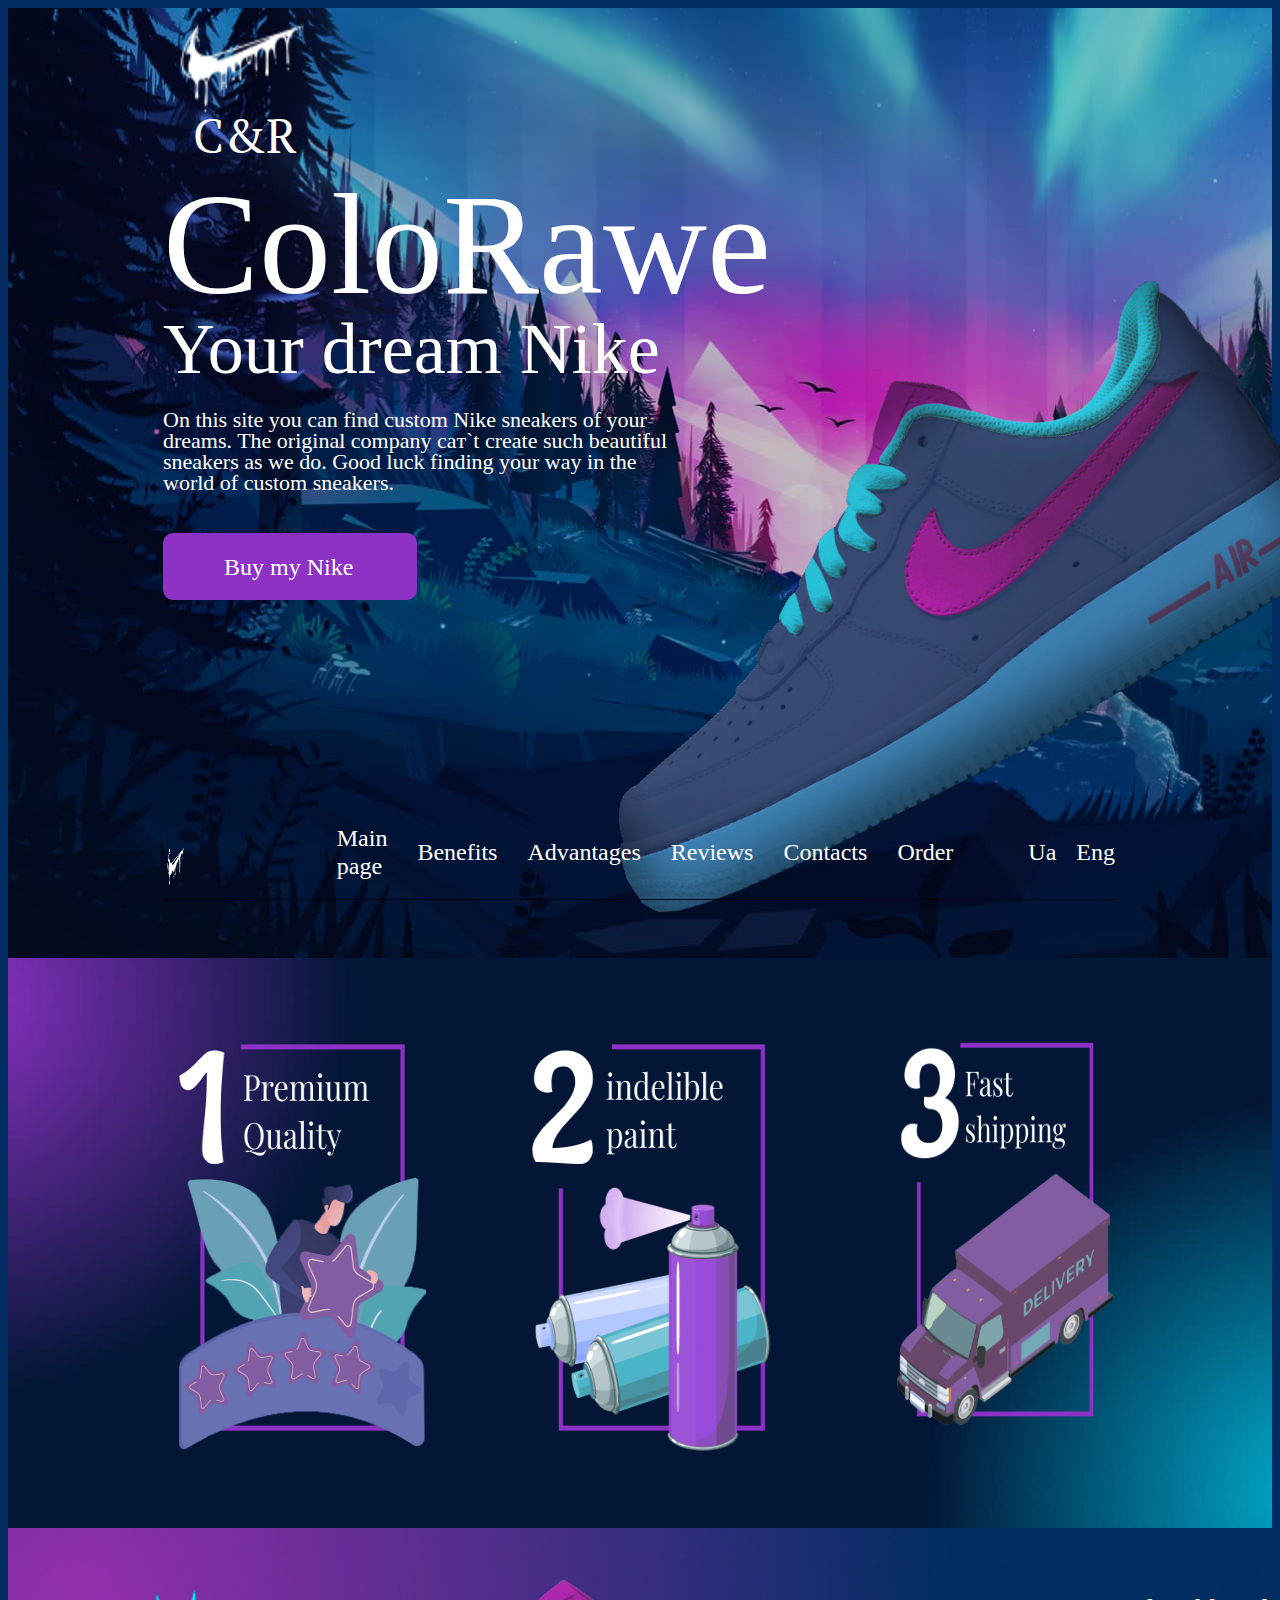
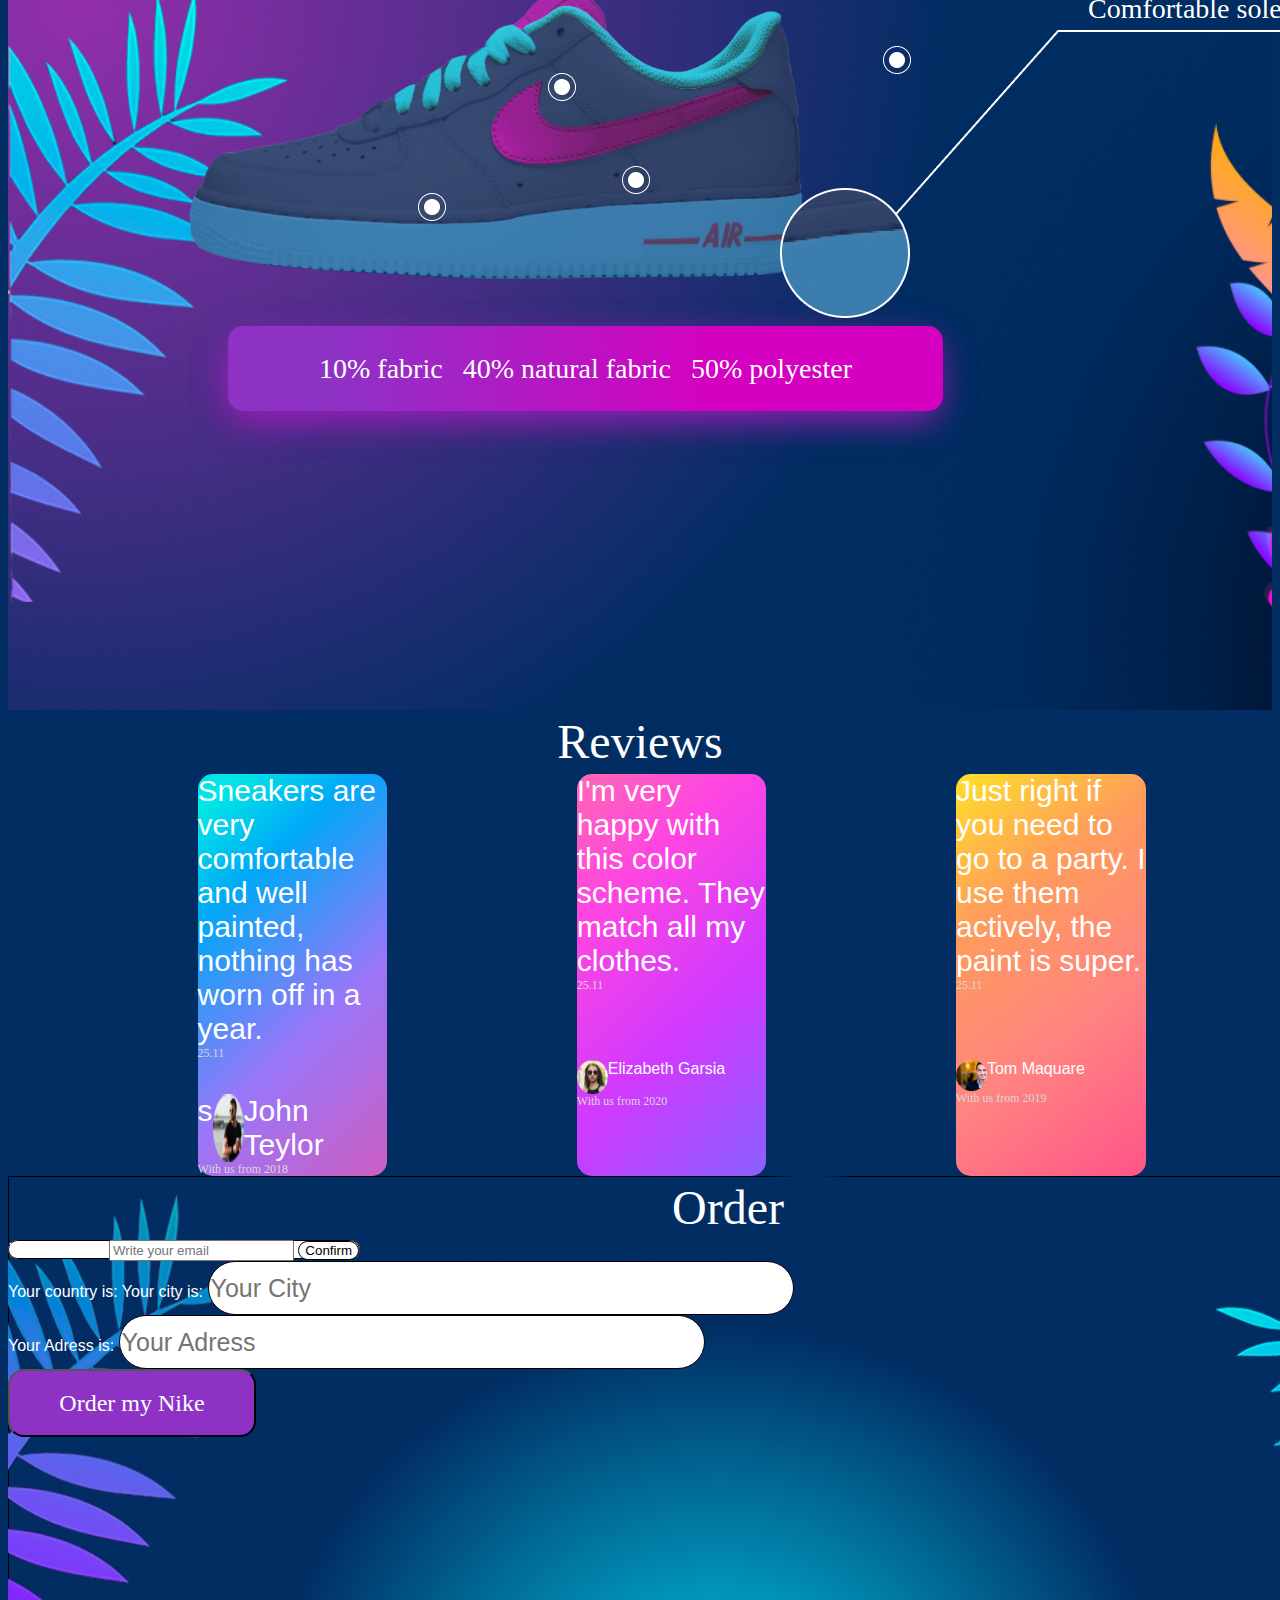
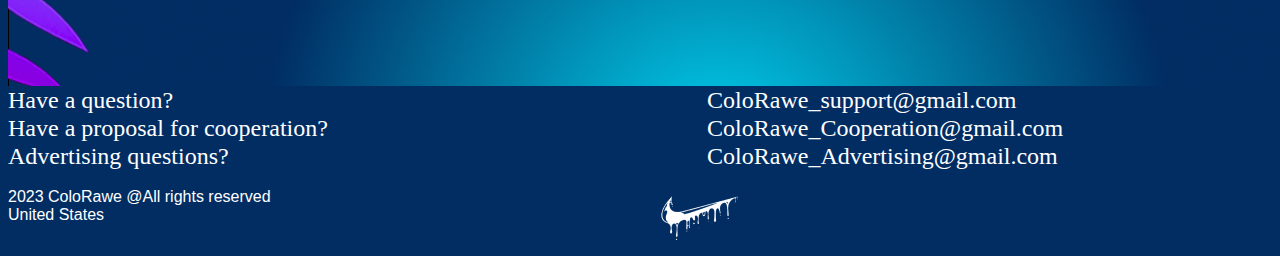
==== index.html @ c35b48c3 "maybe end!" ====
<!DOCTYPE html>
<html lang="en">

<head>
  <meta charset="UTF-8" />
  <meta http-equiv="X-UA-Compatible" content="IE=edge" />
  <meta name="viewport" content="width=device-width, initial-scale=1.0" />
  <link href="https://fonts.googleapis.com/css2?family=Montserrat&family=PT+Serif&display=swap" rel="stylesheet" />
  <link rel="stylesheet" href="https://cdnjs.cloudflare.com/ajax/libs/modern-normalize/1.1.0/modern-normalize.min.css"
    integrity="sha512-wpPYUAdjBVSE4KJnH1VR1HeZfpl1ub8YT/NKx4PuQ5NmX2tKuGu6U/JRp5y+Y8XG2tV+wKQpNHVUX03MfMFn9Q=="
    rossorigin="anonymous" referrerpolicy="no-referrer" />
  <style>
    header {}

    ul {
      list-style: none;
    }
  </style>
  <link rel="stylesheet" href="./style.css" />
  <title>Project lesson2</title>
  <!--     <link rel="favicon" href="./images/a.png" />
    <link rel="icon" href="./images/a.png" /> -->
  <link rel="apple-touch-icon" sizes="180x180" href="/apple-touch-icon.png">
  <link rel="icon" type="image/png" sizes="32x32" href="/favicon-32x32.png">
  <link rel="icon" sizes="16x16" href="/favicon-16x16.png">
  <link rel="manifest" href="/site.webmanifest">
  <link rel="icon" href="favicon-16x16">
</head>

<body>
  <header class="header">
    <div class="header-container">
      <nav class="nav">
        <a class="logo__link" href="./index.html">
          <img class="logo" src="./images/a.png" alt="логотип" />
        </a>

        <ul class="nav__list">
          <li class="nav__list--item">
            <a class="nav__list--link active__link" href=""> Main page</a>
          </li>
          <li class="nav__list--item">
            <a class="nav__list--link" href="">Benefits</a>
          </li>
          <li class="nav__list--item">
            <a class="nav__list--link" href="">Advantages</a>
          </li>
          <li class="nav__list--item">
            <a class="nav__list--link" href="">Reviews</a>
          </li>
          <li class="nav__list--item">
            <a class="nav__list--link" href="">Contacts</a>
          </li>
          <li class="nav__list--item">
            <a class="nav__list--link" href="">Order</a>
          </li>
        </ul>
      </nav>

      <ul class="language__list">
        <li class="language__list--item">
          <a class="language__list--link" href="">Ua</a>
        </li>
        <li class="language__list--item">
          <a class="language__list--link active__link" href="">Eng</a>
        </li>
      </ul>
    </div>
  </header>

  <main class="main">
    <section class="hero">
      <div class="hero__container">
        <h2 class="visually-hidden">Герой</h2>
        <img class="hero__logo" src="./images/a.png" alt="лого" />
        <p class="underlogo">С&R</p>
        <h1 class="hero__heading">ColoRawe</h1>
        <h3 class="hero__underHeading">Your dream Nike</h3>
        <p class="hero__text">
          On this site you can find custom Nike sneakers of your dreams. The
          original company caт`t create such beautiful sneakers as we do. Good
          luck finding your way in the world of custom sneakers.
        </p>
        <a class="hero__button" href=""><span class="hero__button--text">Buy my Nike</span></a>

        <img class="boots" src="./images/nike.png" alt="взуття Nike" />
      </div>
    </section>

    <section class="section-advances">
      <h2 class="visually-hidden">секція</h2>

      <ul class="img-list">
        <li class="list-item">
          <img class="imgg" src="./images/adventure/Premium-quality.png" alt="" />
        </li>
        <li class="list-item">
          <img class="imgg" src="./images/adventure/Paint.png" alt="" />
        </li>
        <li class="list-item">
          <img class="imgg" src="./images/adventure/bus.png" alt="" />
        </li>
      </ul>
    </section>

    <section class="nike">
      <div class="nike-box">
        <h2 class="visually-hidden">секція</h2>
        <img class="main-img" src="./images/Nilet.png" alt="" />
        <img class="first-img" src="./images/adventure/elipse.png" alt="" />
        <img class="eclipse2" src="./images/adventure/elipse.png" alt="" />
        <img class="eclipse3" src="./images/adventure/elipse.png" alt="" />
        <img class="eclipse4" src="./images/adventure/elipse.png" alt="" />
        <img class="eclipse5" src="./images/adventure/bigElipse.png" alt="" />
        <img class="broom" src="./images/broom.png" alt="" />
        <span class="nike-text">Comfortable sole</span>

        <ul class="material-list">
          <li class="material--list__item">10% fabric</li>
          <li class="material--list__item">40% natural fabric</li>
          <li class="material--list__item">50% polyester</li>
        </ul>
      </div>
    </section>
    <section>
      <h2
        style="font-family: 'Playfair Display';font-style: normal;font-weight: 400;font-size: 48px;line-height: 64px;text-align: center;color: #FFFFFF;">
        Reviews</h2>
      <ul style="display: flex;">
        <li
          style="background: linear-gradient(136.55deg, #00E5E6 7.29%, #00A8F7 26.04%, #9A76F9 62.5%, #CC5EC2 100%); border-radius: 15px;width: 15%; margin-left: 15%; font-size: 30px;">
          <p>
            Sneakers are very comfortable and well painted, nothing has worn
            off in a year.
          </p>
          <p
            style="font-family: 'Roboto';font-style: normal;font-weight: 400; font-size: 12px;line-height: 14px;color: #D8D8D8;">
            25.11</p> <br />
          <div class="acount_first" style="display: flex;">s <img src="./images/reviews/john.png" alt="" />
            <p>John Teylor</p> <br />
          </div>
          <p
            style="font-family: 'Roboto';font-style: normal;font-weight: 400; font-size: 12px;line-height: 14px;color: #D8D8D8;">
            With us from 2018</p>
        </li>
        <li style="background: linear-gradient(136.55deg, #FF68B4 0%, #FF45E1 26.04%, #CE3AFF 62.84%, #8961FF 100%);
        border-radius: 15px;width: 15%; margin-left: 15%; font-size: 30px;">
          <p>
            I'm very happy with this color scheme. They match all my clothes.
          </p>
          <p
            style="font-family: 'Roboto';font-style: normal;font-weight: 400; font-size: 12px;line-height: 14px;color: #D8D8D8;">
            25.11</p>
          <br>
          <br />
          <div style="display: flex;">
            <img src="./images/reviews/Elizabeth.png" alt="" />
            <p style="font-size: medium;">Elizabeth Garsia</p>
            <br />
          </div>
          <p
            style="font-family: 'Roboto';font-style: normal;font-weight: 400; font-size: 12px;line-height: 14px;color: #D8D8D8; display: block;">
            With us from 2020</p>
        </li>
        <li style="background: linear-gradient(142.67deg, #FFE128 0%, #FF9B5C 30.21%, #FF8381 63.29%, #FF5489 100%);
        border-radius: 15px;width: 15%; margin-left: 15%; font-size: 30px;">
          <p>
            Just right if you need to go to a party. I use them actively, the
            paint is super.
          </p>
          <p
            style="font-family: 'Roboto';font-style: normal;font-weight: 400; font-size: 12px;line-height: 14px;color: #D8D8D8;">
            25.11</p>
          <br />
          <br />
          <div style="display: flex;">
            <img src="./images/reviews/Tom.png" alt="" />
            <p style="font-size: medium;">Tom Maquare</p>
          </div>
          <p
            style="font-family: 'Roboto';font-style: normal;font-weight: 400; font-size: 12px;line-height: 14px;color: #D8D8D8;">
            With us from 2019</p>
        </li>
      </ul>
    </section>

    <section style="background: url(./images/order-back.png); width: 1440px;  height: 510px;">
      <h2
        style="text-align: center; font-family: 'Playfair Display';    font-style: normal;    font-weight: 400;    font-size: 48px;    line-height: 64px;">
        Order</h2>
      <form>
        <span style="background: #FFFFFF;    border: 1px solid #000000;border-radius: 50px;">
          <label for="input">Your email is:</label>
          <input class="inpu" id="input" type="text" placeholder="Write your email" />
          <button style="background: #FFFFFF;    border: 1px solid #000000;border-radius: 50px;">
            <p class="button-confirm_down1!">Confirm</p>
          </button>
        </span>

        <!--  -->
        <br>
        <label for="input1">Your country is:</label>

        <label for="input2">Your city is:</label>
        <input type="text" id="input2" placeholder="Your City" style="background: #FFFFFF;
        border: 1px solid #000000;
        border-radius: 50px;width: 580px;
    height: 50px;font-size: 25px;" /> <br>
        <label for="input3">Your Adress is:</label>
        <input type="text" style="background: #FFFFFF;
        border: 1px solid #000000;
        border-radius: 50px;width: 580px;font-size: 25px;
    height: 50px;" id="input3" placeholder="Your Adress" /> <br>
        <button style="background: #8E32C6;border-radius: 16px; font-size: 25px; width: 248px;    height: 68px;">
          <p
            style="font-family: 'Roboto';font-style: normal;font-weight: 400;font-size: 24px;line-height: 28px;color: #FFFFFF;">
            Order my Nike</p>
        </button>
      </form>

      <!--         <div class="switch__container">
          <input
            id="switch-shadow"
            class="switch switch--shadow"
            type="checkbox"
          />
          <label for="switch-shadow"></label>
        </div>

        <svg>
          <use href="./images/nike#instagram"></use>
        </svg> -->
    </section>
  </main>
  <footer>
    <section>
      <div class="firstOfFooter" id="firstOfFooter" style="display: flex;">
        <ul>
          <li
            style="font-family: 'Roboto';font-style: normal;font-weight: 400;font-size: 24px;line-height: 28px;color: #FFFFFF;">
            <a href="">Have a question?</a>
          </li>
          <li
            style="font-family: 'Roboto';font-style: normal;font-weight: 400;font-size: 24px;line-height: 28px;color: #FFFFFF;">
            <a href="">Have a proposal for cooperation?</a>
          </li>
          <li
            style="font-family: 'Roboto';font-style: normal;font-weight: 400;font-size: 24px;line-height: 28px;color: #FFFFFF;">
            <a href="">Advertising questions?</a>
          </li>
        </ul>
        <ul style="margin-left: 30%;">
          <li
            style="font-family: 'Roboto';font-style: normal;font-weight: 400;font-size: 24px;line-height: 28px;color: #FFFFFF;">
            <a href="">ColoRawe_support@gmail.com</a>
          </li>
          <li
            style="font-family: 'Roboto';font-style: normal;font-weight: 400;font-size: 24px;line-height: 28px;color: #FFFFFF;">
            <a href="">ColoRawe_Cooperation@gmail.com</a>
          </li>
          <li
            style="font-family: 'Roboto';font-style: normal;font-weight: 400;font-size: 24px;line-height: 28px;color: #FFFFFF;">
            <a href="">ColoRawe_Advertising@gmail.com</a>
          </li>
        </ul>
        <style>
          a {
            color: #FFFFFF;
          }

          a:visited {
            color: #FFFFFF;
          }

          a:focus {
            color: #FFFFFF;
          }

          a:hover {
            color: #FFFFFF;
          }
        </style>
      </div> <br />
      <div class="secondOfFooter" id="secondOfFooter" style="display: flex;">
        <div>
          <p>2023 ColoRawe @All rights reserved</p>
          <p>United States</p>
        </div>
        <div style="margin-left: 30%;"><img src="./images/a.png" alt=""></div>
      </div>
    </section>
  </footer>
  <!-- <div class="backdrop is-hidden">
    <div class="modal">
      <button class="modal-close">x</button>
      <form>
        <label class="form-label">
          <span class="label-text">Ім’я</span>
          <input class="form-input" type="text" />
        </label>
        <label class="form-label">
          <span class="label-text">Email</span>
          <input class="form-input" type="text" />
        </label>
      </form>
    </div>
  </div>

  </div>
  <style>
    .backdrop{position:fixed;top:0;left:0;width:100%;height:100%;background-color:white;}
    .is-hidden{visibility:hidden;opacity:0;pointer-events:none;}
    .modal{position:absolute;top:50%;       left: 50%; transform: translate(-50% -50%);}
  </style> -->
</body>

</html>
---- style.css ----
:root {--text-color: #ffffff;--unActive-color: #c7c7c7;--accent-color: #8e32c6;--background-color: #012d63;--background: #dcdcdc;}
/* reset */
body {font-family: Roboto, sans-serif, Raleway;  box-sizing: border-box;background-color: var(--background-color);color: var(--text-color);}
p,h1,h2,h3{margin: 0;padding: 0;}
ul,ol {margin: 0;padding: 0;list-style: none;}
a {text-decoration: none;}
a:hover {cursor: pointer;transition: opacity 0.3;}
img {display: block;max-width: 100%;height: auto;}
/* common */
.visually-hidden {position: absolute;width: 1px;height: 1px;margin: -1px;border: 0;padding: 0;white-space: nowrap;clip-path: inset(100%);  clip: rect(0 0 0 0);  overflow: hidden;}
/* header */
.header {position: absolute;bottom: 0;right: 0;z-index: 1;margin-right: 165px;margin-left: 165px;border-bottom: 1px solid #000000;}
.header-container {  display: flex;}
.nav {  display: flex;}
.logo__link {display: block;margin-top: 35px;margin-right: 150px;}
.logo {  width: 100px;  height: 60px;}
.nav__list {  display: flex;  align-items: center;  margin-right: 75px;}
.nav__list--item:not(:last-child) {margin-right: 30px;}
.nav__list--link {font-family: "Roboto";font-style: normal;font-weight: 300;font-size: 24px;line-height: 28px;color: #c7c7c7;}
.language__list {display: flex;align-items: center;}
.language__list--item:not(:last-child) {margin-right: 20px;}
.language__list--link {font-family: "Roboto";font-style: normal;font-weight: 300;font-size: 24px;line-height: 28px;color: #c7c7c7;}
.active__link {  color: #ffffff;}
/*  ------------------------------------------- Section HERO -----------------------------------*/
.hero {height: 950px;position: relative;background-image: url(./images/hero/hero-back-opt.jpg);background-repeat: no-repeat;background-position: center;background-size: cover;}
.hero__container {  margin-left: 155px;  margin-right: 645px;}
.hero__logo { width: 160px;height: 120px;}
.underlogo {width: 178px;height: 86px;margin-top: -25px;margin-left: 30px;font-family: "PT Serif";font-style: normal;font-weight: 400;font-size: 48px;line-height: 64px;color: #ffffff;}
.hero__heading {width: 640px;margin-top: -40px;font-family: "Playfair Display";font-style: normal;font-weight: 400;  font-size: 144px;  line-height: 192px;  color: #ffffff;}
.hero__underHeading {width: 540px;margin-top: -40px;margin-bottom: 12px;font-family: "Playfair Display";font-style: normal;font-weight: 400;font-size: 72px;line-height: 96px;color: #ffffff;}
.hero__text {width: 508px;margin-bottom: 40px;font-family: "Roboto";font-style: normal;font-weight: 400;font-size: 22px;line-height: 21px;color: #ffffff;}
.hero__button {display: flex;justify-content: center;align-items: center;width: 254px;height: 67px;border-radius: 10px;  background-color: var(--accent-color);}
.hero__button--text {width: 132px;font-family: "Roboto";font-style: normal;font-weight: 400;font-size: 24px;line-height: 28px;color: #ffffff;}
.boots {position: absolute;left: 441px;top: 200px;}
/* ----------------------------------------- section-advances ------------------------------------*/
.section-advances {background-image: url(./images/adventure/bcg.jpg);background-repeat: no-repeat;background-position: center;background-size: cover;padding-top: 40px;padding-bottom: 60px;}
.img-list {display: flex;align-items: center;justify-content: center;margin-left: 165px;margin-right: 140px;}
.imgg {width: 300px;height: 470px;}
.list-item:not(:last-child) {margin-right: 100px;}
/*  section-nike*/
.nike {height: 665px;padding-bottom: 72px;padding-top: 45px;background-image: url(./images/bcg.jpg);  background-repeat: no-repeat;  background-size: cover;}
.nike-box {margin-left: 160px;margin-right: 450px;margin-bottom: 80px;position: relative;}
.main-img {margin-bottom: 40px;}
.first-img {position: absolute;left: 380px;top: 100px;}
.eclipse2 {  position: absolute;  left: 250px;  top: 220px;}
.eclipse3 {position: absolute;left: 454px;top: 193px;}
.eclipse4 {position: absolute;left: 715px;top: 73px;}
.eclipse5 {position: absolute;left: 612px;  top: 215px;}
.broom {position: absolute;left: 727px;top: 57px;}
.nike-text {position: absolute;width: 215px;height: 40px;left: 920px;top: 17px;font-family: "Playfair Display";font-style: normal;font-weight: 400;font-size: 28px;line-height: 37px;color: #ffffff;}
.material-list {display: flex;justify-content: center;align-items: center;margin-left: 60px;width: 715px; height: 85px;  -webkit-box-shadow: -2px 10px 36px -6px rgba(142, 50, 198, 0.6),-2px 13px 36px -6px rgba(214, 0, 192, 0.6);-moz-box-shadow: -2px 10px 36px -6px rgba(142, 50, 198, 0.6),-2px 13px 36px -6px rgba(214, 0, 192, 0.6);box-shadow: -2px 10px 36px -6px rgba(142, 50, 198, 0.6),-2px 13px 36px -6px rgba(214, 0, 192, 0.6); background: linear-gradient(91.33deg, #8e32c6 15.44%, #d600c0 69.67%);border-radius: 15px;}
.material--list__item {font-family: "Roboto";font-style: normal;font-weight: 400;font-size: 28px;line-height: 33px;color: #ffffff;}
.material--list__item:not(:last-child) {margin-right: 20px;}
/* ios_switch */
.email--input {  padding-left: 5px;}
.switch__container {  margin: 30px auto;  width: 120px;}
.switch {visibility: hidden;position: absolute;margin-left: -9999px;}
.switch + label {  display: block;  position: relative;  cursor: pointer;  outline: none;  user-select: none;  border: 1px solid #ffffff;}
.switch--shadow + label {padding: 2px;width: 120px;height: 60px;border-radius: 60px;}
.switch--shadow + label:before,
.switch--shadow + label:after {display: block;position: absolute;top: 9px;left: 10px;bottom: 6px;content: "";}
.switch--shadow + label:before {right: 1px;opacity: 0;border-radius: 60px;transition: background 0.4s;}
.switch--shadow + label:after {width: 40px;height: 37px;background-color: #fff;border-radius: 50%;box-shadow: 0 2px 5px rgb(0 0 0 / 30%);transition: all 0.4s;}
.switch--shadow:checked + label:before {background-color: #8ce196;}
.switch--shadow:checked + label:after {transform: translateX(60px);}
.li:hover, .nav__list--link:hover {color: #ffff}
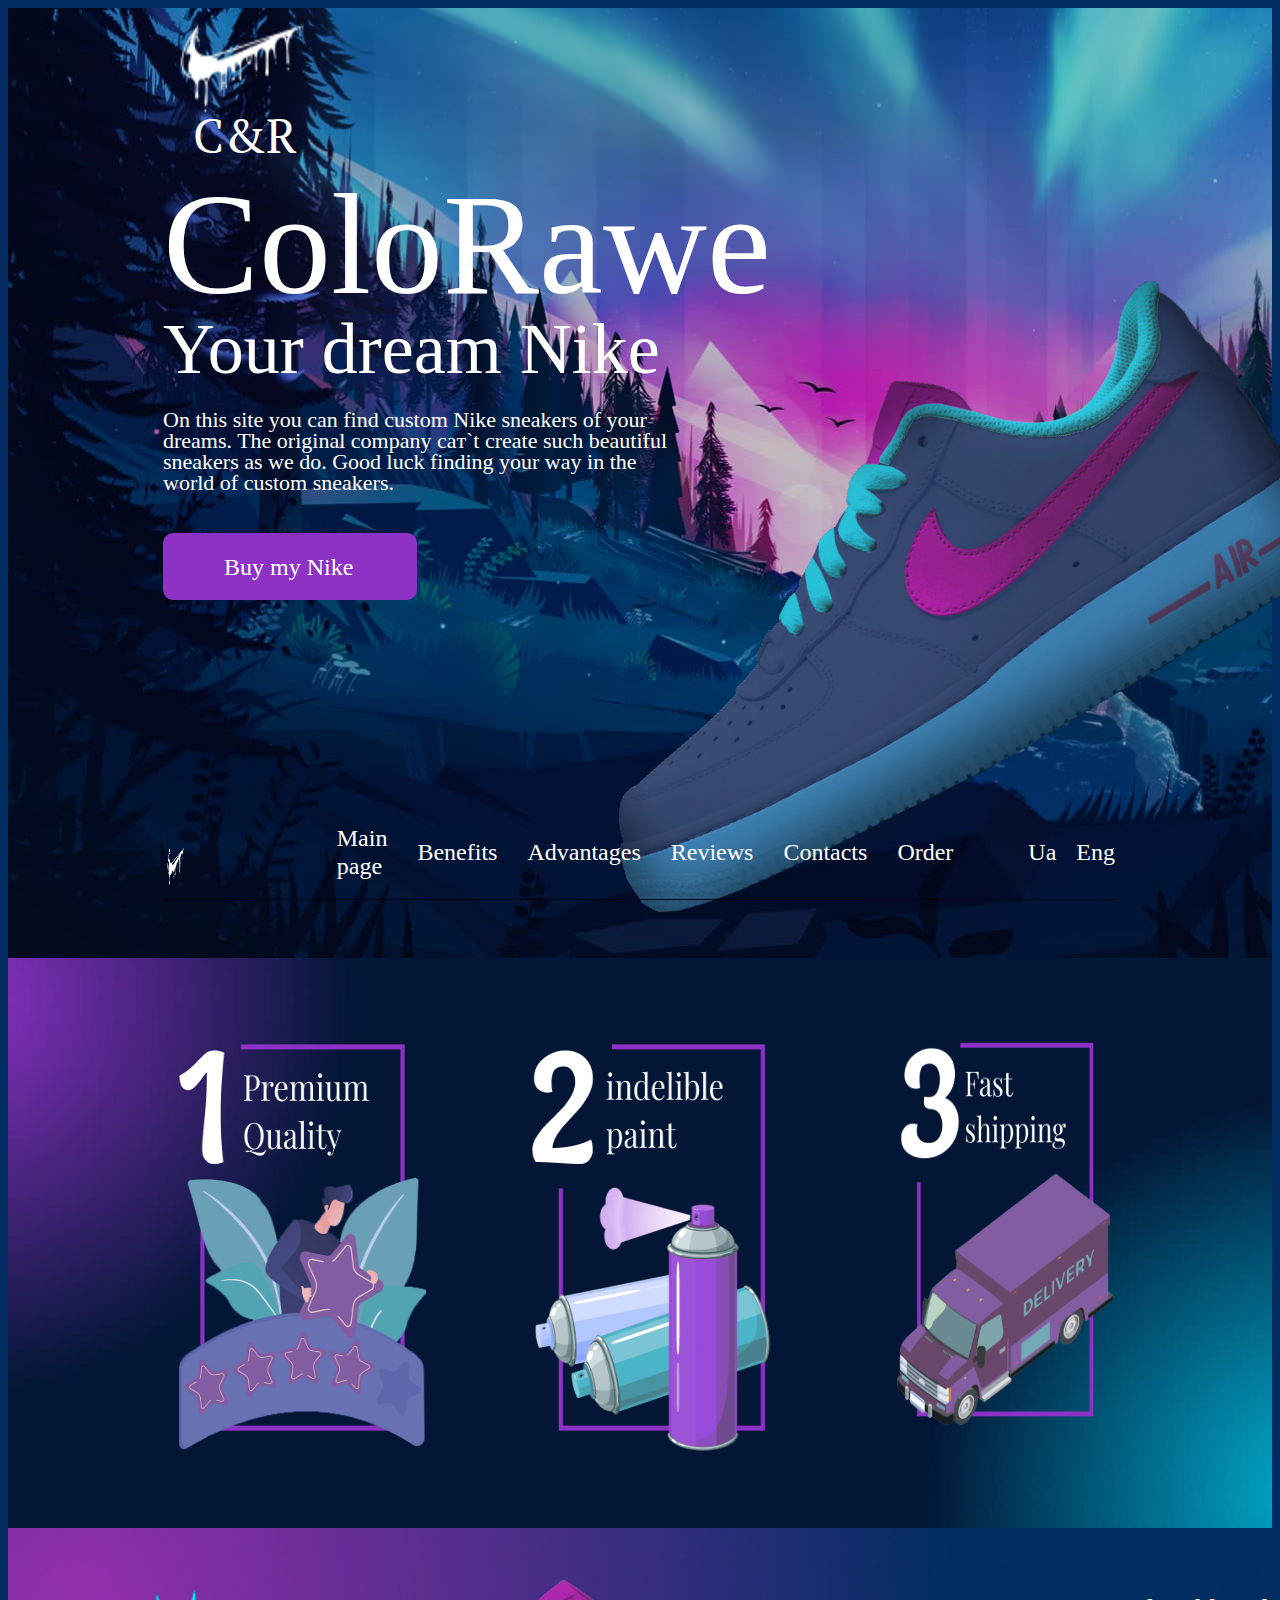
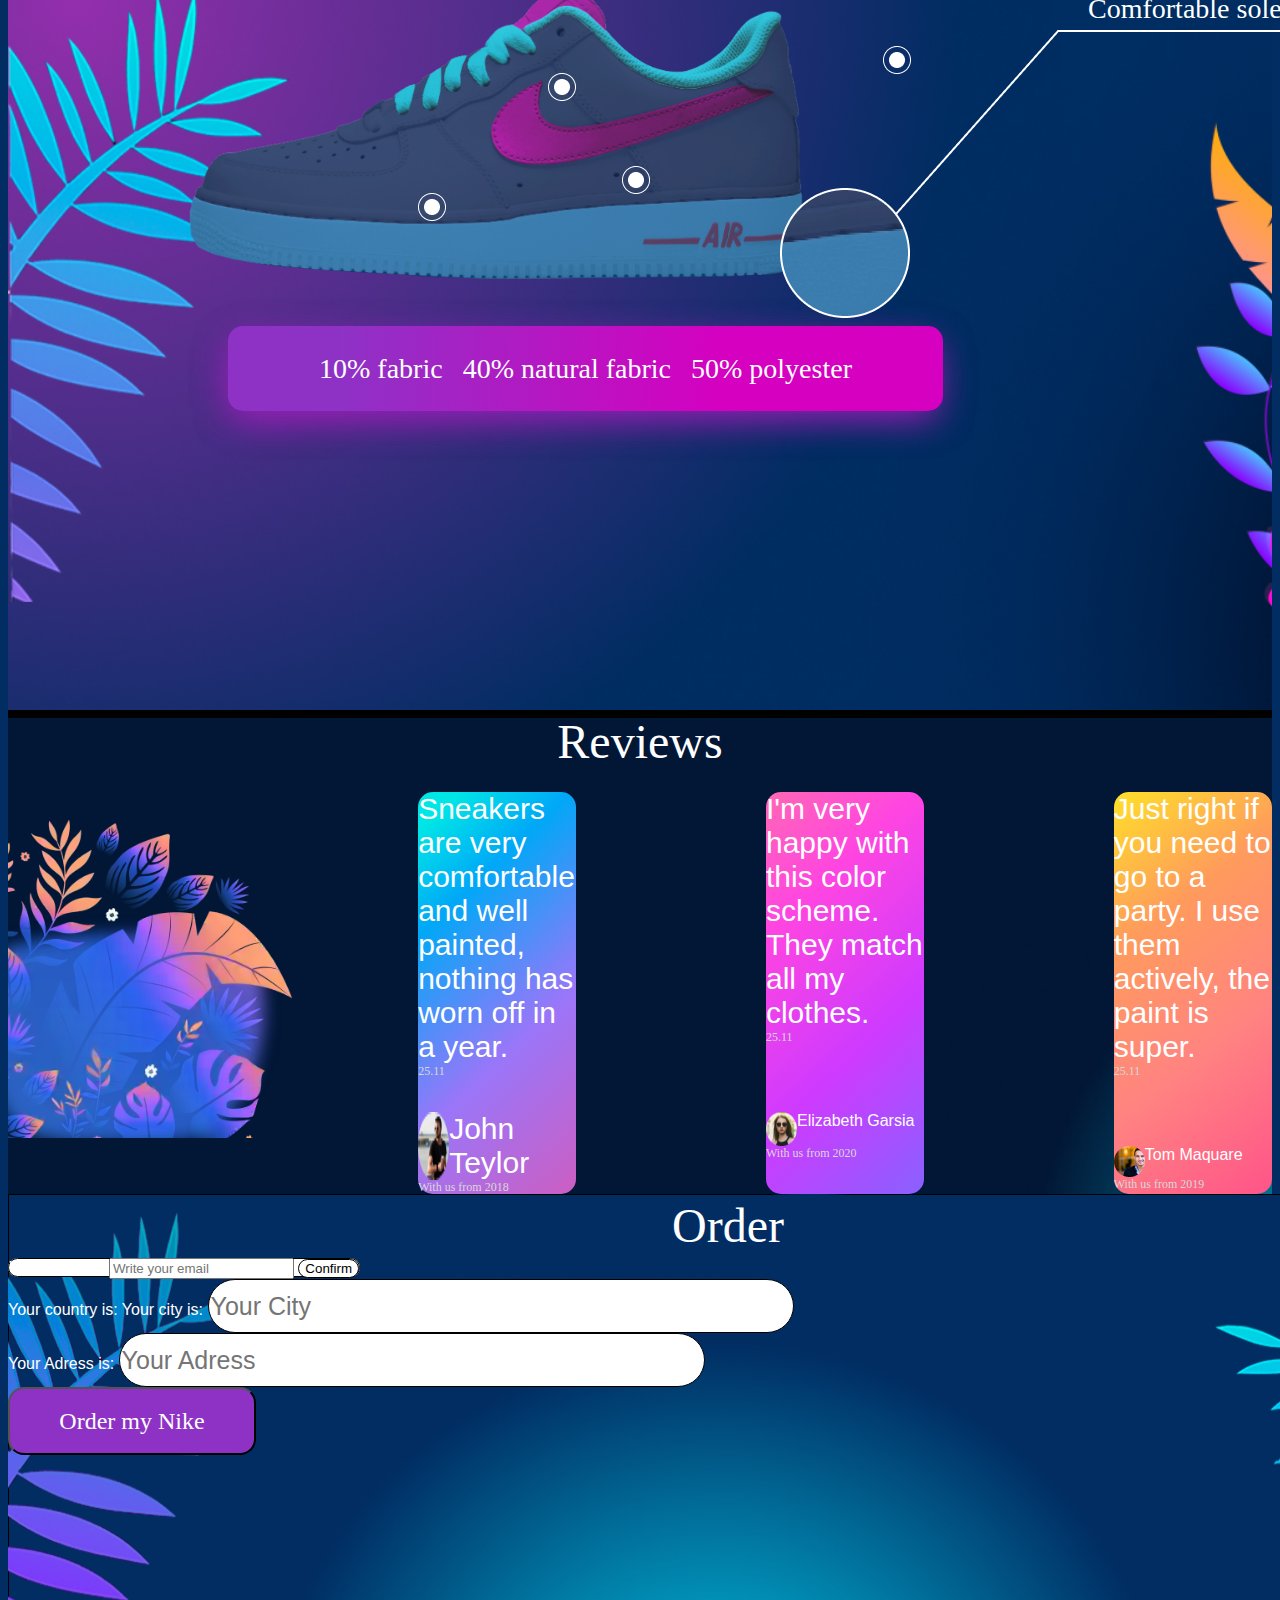
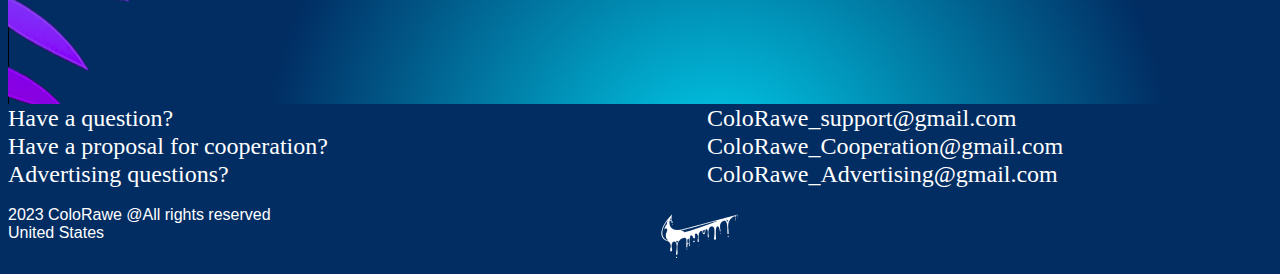
==== commit fd02b32d: "=)" ====
--- a/index.html
+++ b/index.html
@@ -122,13 +122,15 @@
         </ul>
       </div>
     </section>
-    <section>
+    <section style="background: url(./images/reviews/background.jpg);">
       <h2
         style="font-family: 'Playfair Display';font-style: normal;font-weight: 400;font-size: 48px;line-height: 64px;text-align: center;color: #FFFFFF;">
         Reviews</h2>
+      <br/>
       <ul style="display: flex;">
+        <li>      <img src="./images/reviews/цветы 2 1.webp" alt="" style="display: inline;margin: 0;margin-top: 10%;"></li>
         <li
-          style="background: linear-gradient(136.55deg, #00E5E6 7.29%, #00A8F7 26.04%, #9A76F9 62.5%, #CC5EC2 100%); border-radius: 15px;width: 15%; margin-left: 15%; font-size: 30px;">
+          style="background: linear-gradient(136.55deg, #00E5E6 7.29%, #00A8F7 26.04%, #9A76F9 62.5%, #CC5EC2 100%); border-radius: 15px;width: 15%; margin-left: 10%; font-size: 30px;">
           <p>
             Sneakers are very comfortable and well painted, nothing has worn
             off in a year.
@@ -136,7 +138,7 @@
           <p
             style="font-family: 'Roboto';font-style: normal;font-weight: 400; font-size: 12px;line-height: 14px;color: #D8D8D8;">
             25.11</p> <br />
-          <div class="acount_first" style="display: flex;">s <img src="./images/reviews/john.png" alt="" />
+          <div class="acount_first" style="display: flex;"> <img src="./images/reviews/john.png" alt="" />
             <p>John Teylor</p> <br />
           </div>
           <p
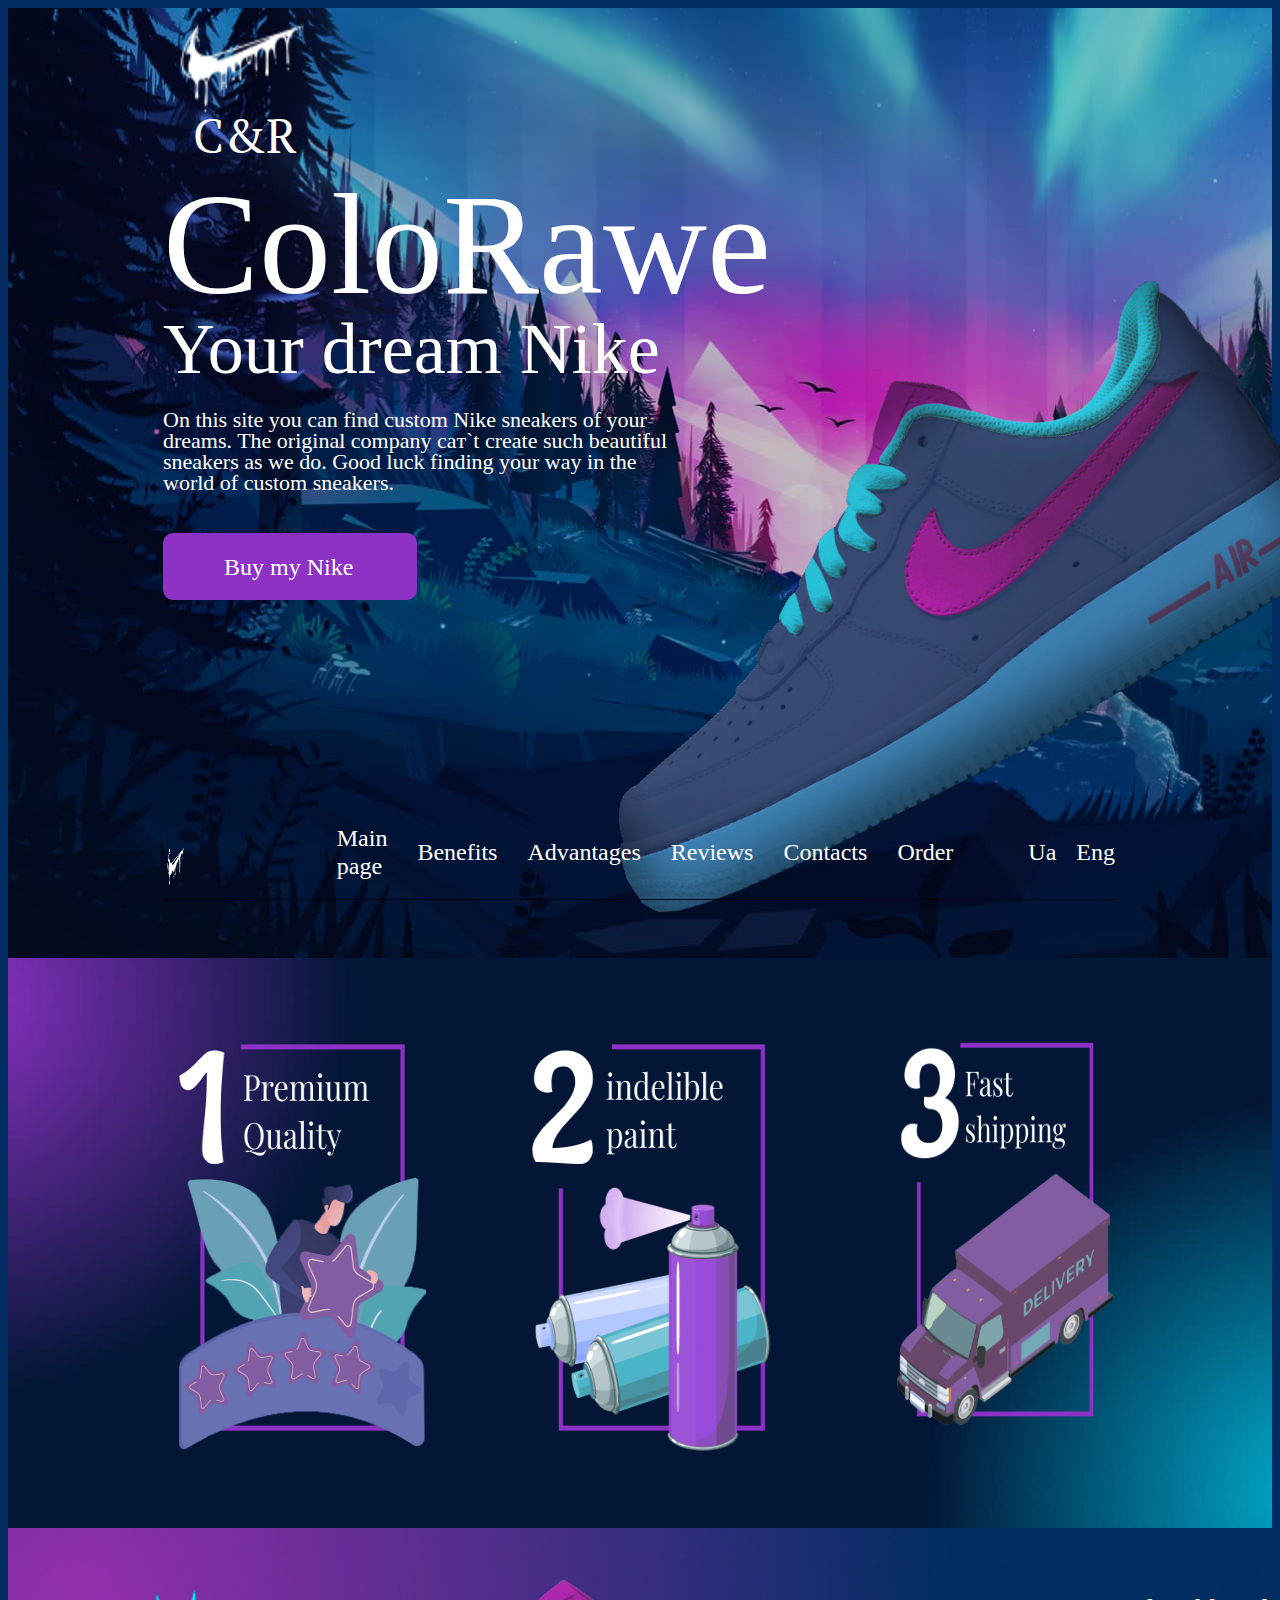
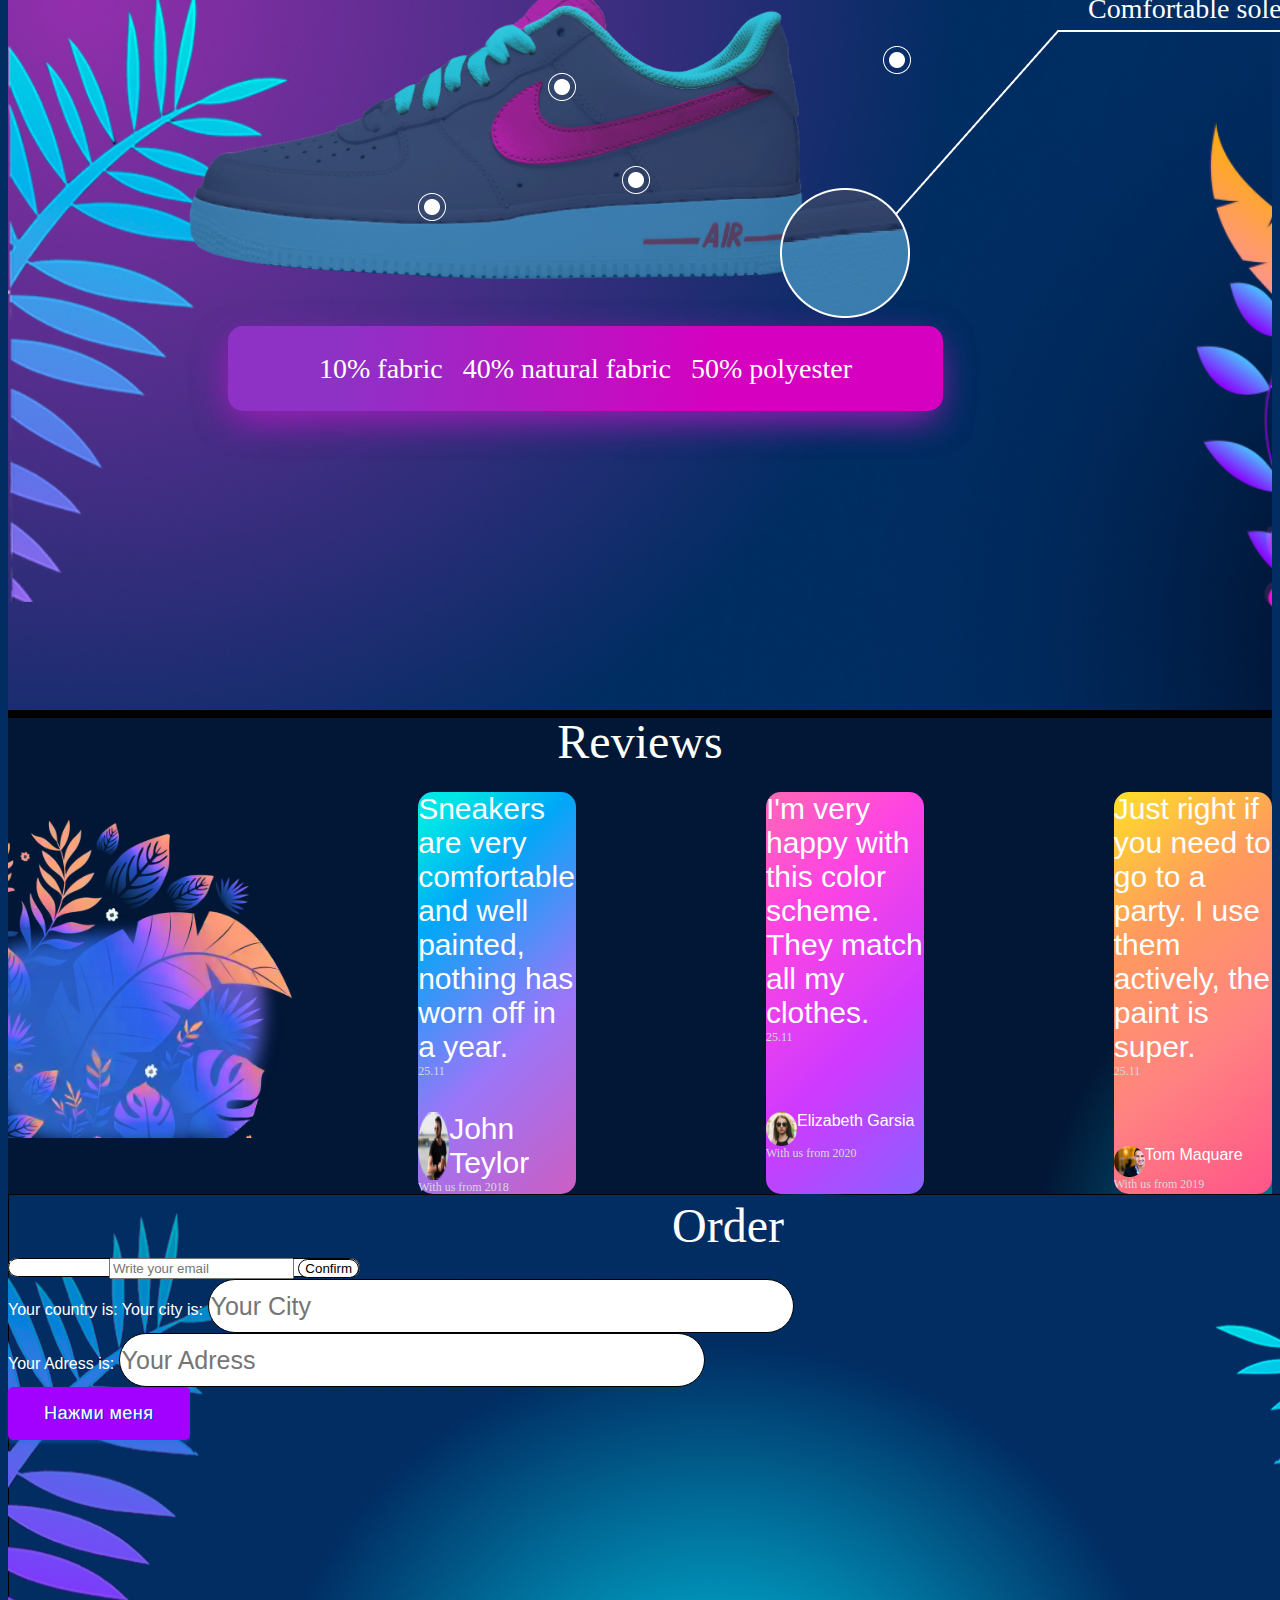
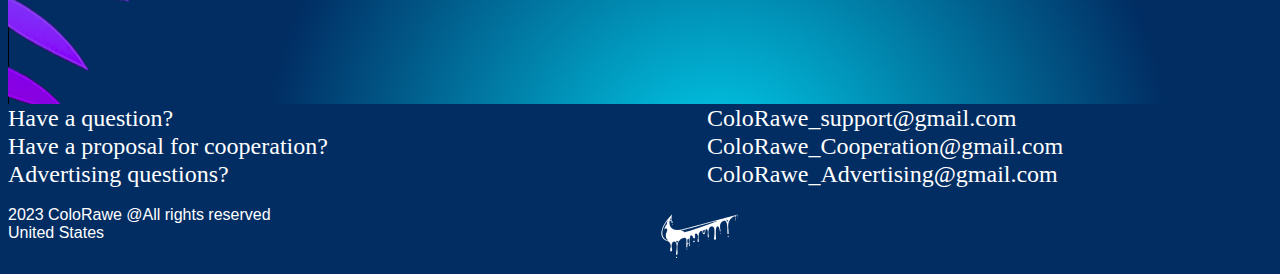
==== commit be55d491: "Update index.html" ====
--- a/index.html
+++ b/index.html
@@ -17,9 +17,7 @@
     }
   </style>
   <link rel="stylesheet" href="./style.css" />
-  <title>Project lesson2</title>
-  <!--     <link rel="favicon" href="./images/a.png" />
-    <link rel="icon" href="./images/a.png" /> -->
+  <title>ColoRawe</title>
   <link rel="apple-touch-icon" sizes="180x180" href="/apple-touch-icon.png">
   <link rel="icon" type="image/png" sizes="32x32" href="/favicon-32x32.png">
   <link rel="icon" sizes="16x16" href="/favicon-16x16.png">
@@ -126,9 +124,9 @@
       <h2
         style="font-family: 'Playfair Display';font-style: normal;font-weight: 400;font-size: 48px;line-height: 64px;text-align: center;color: #FFFFFF;">
         Reviews</h2>
-      <br/>
+      <br />
       <ul style="display: flex;">
-        <li>      <img src="./images/reviews/цветы 2 1.webp" alt="" style="display: inline;margin: 0;margin-top: 10%;"></li>
+        <li> <img src="./images/reviews/цветы 2 1.webp" alt="" style="display: inline;margin: 0;margin-top: 10%;"></li>
         <li
           style="background: linear-gradient(136.55deg, #00E5E6 7.29%, #00A8F7 26.04%, #9A76F9 62.5%, #CC5EC2 100%); border-radius: 15px;width: 15%; margin-left: 10%; font-size: 30px;">
           <p>
@@ -213,11 +211,26 @@
         border: 1px solid #000000;
         border-radius: 50px;width: 580px;font-size: 25px;
     height: 50px;" id="input3" placeholder="Your Adress" /> <br>
-        <button style="background: #8E32C6;border-radius: 16px; font-size: 25px; width: 248px;    height: 68px;">
-          <p
-            style="font-family: 'Roboto';font-style: normal;font-weight: 400;font-size: 24px;line-height: 28px;color: #FFFFFF;">
-            Order my Nike</p>
-        </button>
+        <button class="hyper-realistic-button" style="  background: #a200ff;
+border: none;
+border-radius: 5px;
+color: white;
+font-family: Arial;
+font-size: 18px;
+letter-spacing: 0.5px;
+padding: 16px 36px;
+text-align: center;
+text-shadow: 1px 1px #0052cc;
+transition: all 0.3s ease;
+box-shadow: 0 3px 3px rgba(26, 115, 232, 0.3);
+">Нажми меня</button>
+        <style>
+          /* Стили для эффекта нажатия */
+          .hyper-realistic-button:active {
+            box-shadow: none;
+            transform: translateY(3px);
+          }
+        </style>
       </form>
 
       <!--         <div class="switch__container">
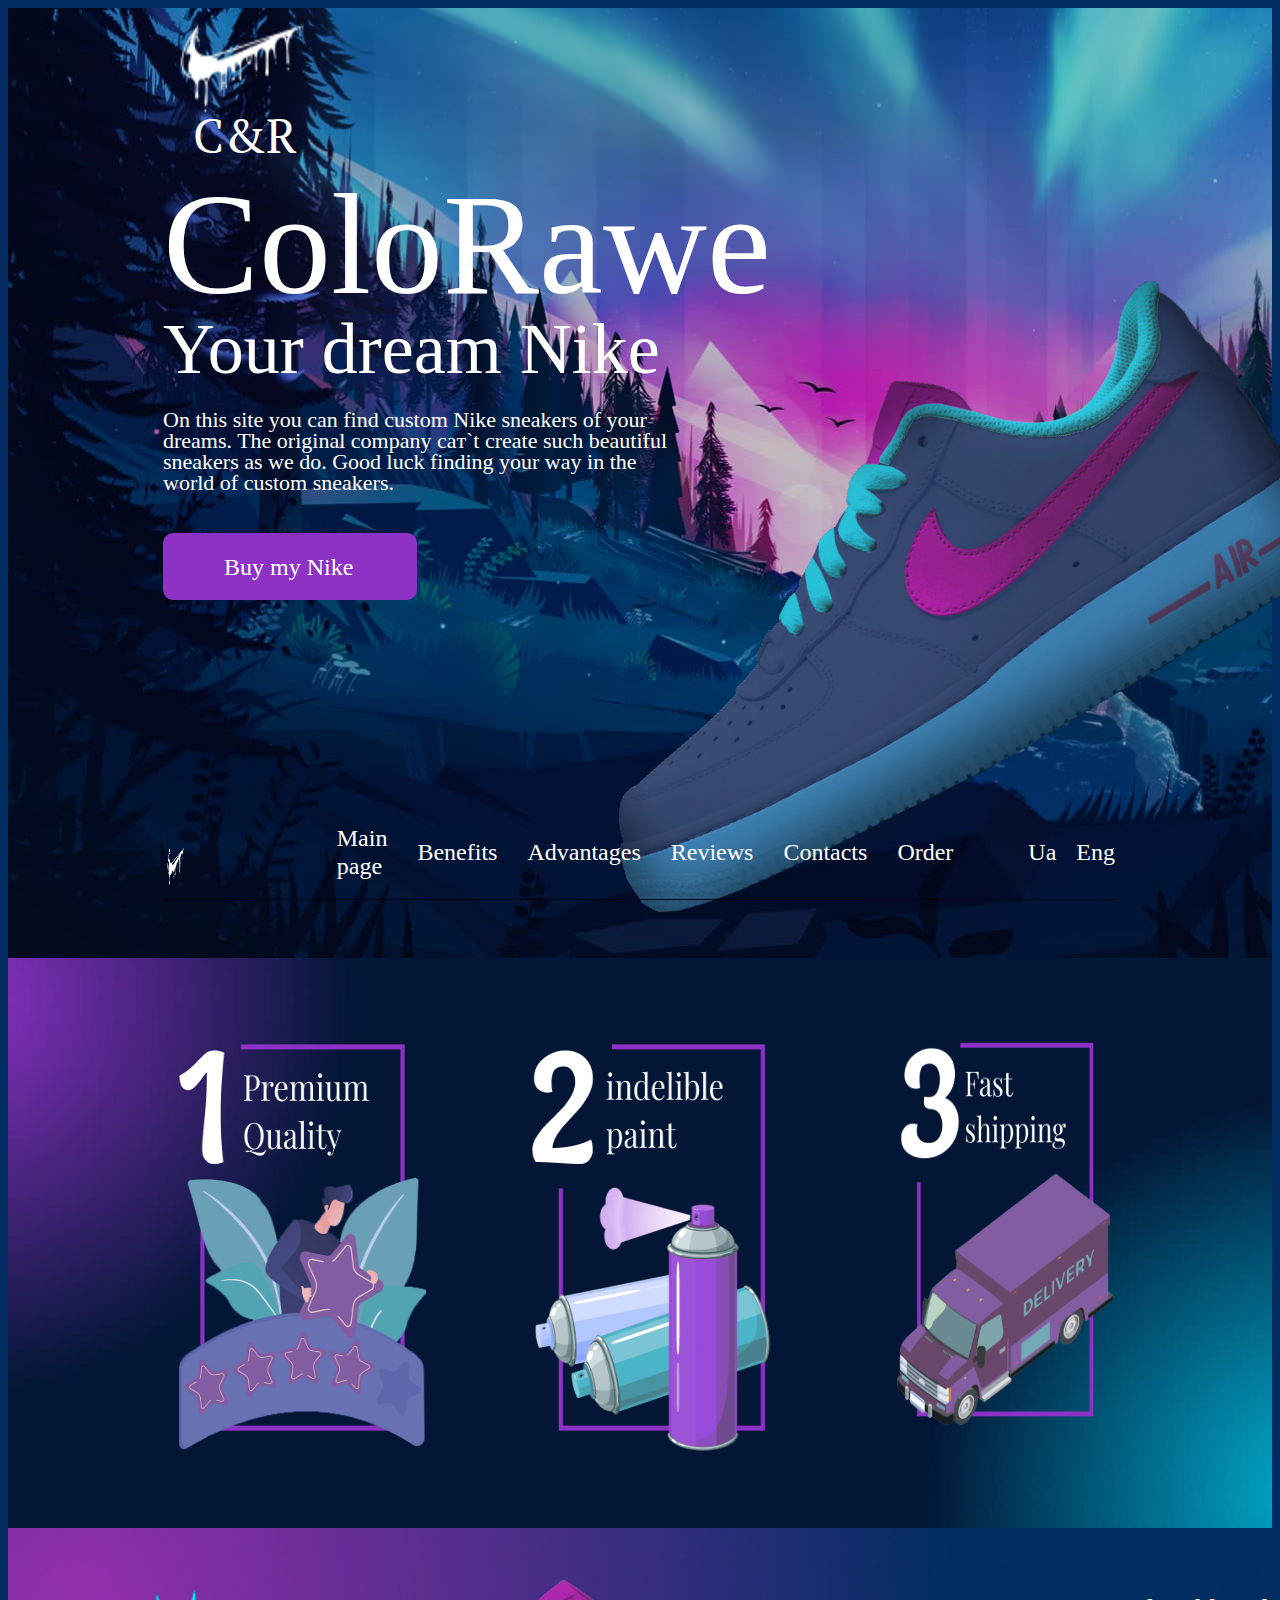
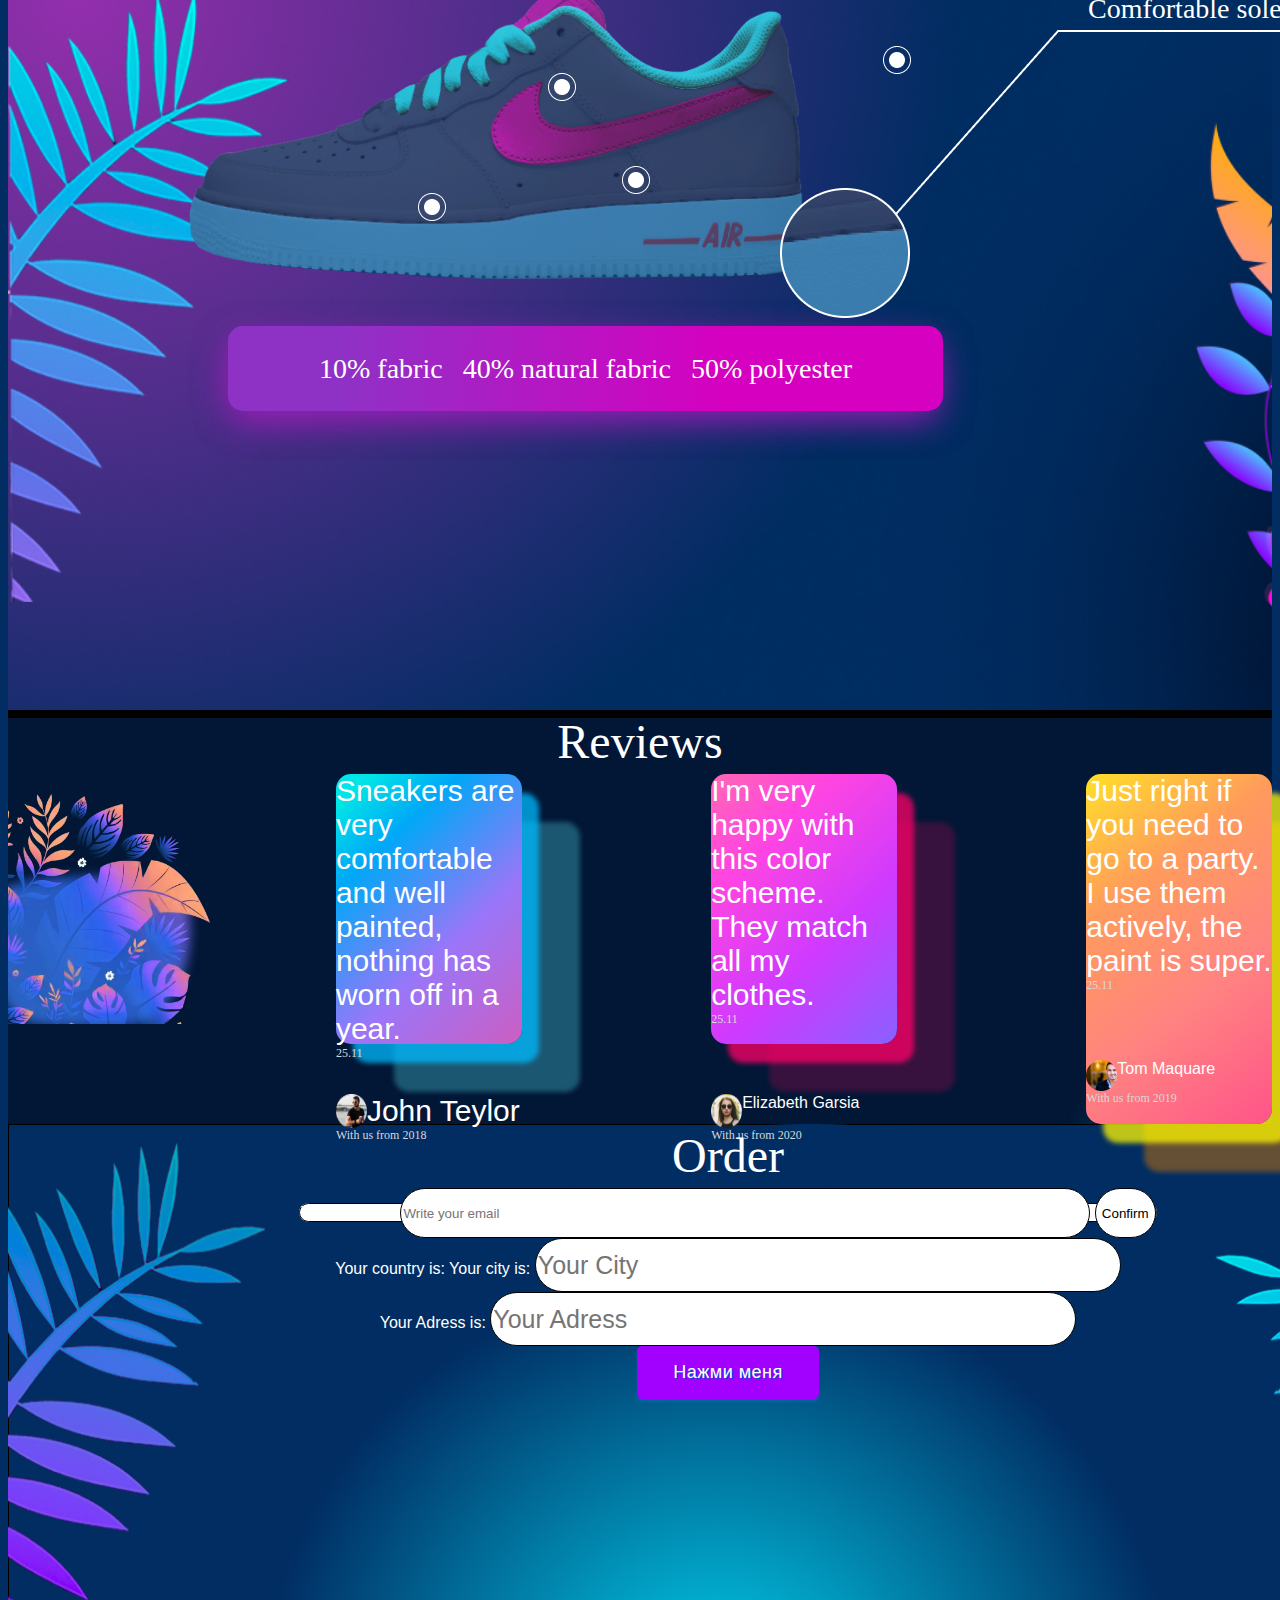
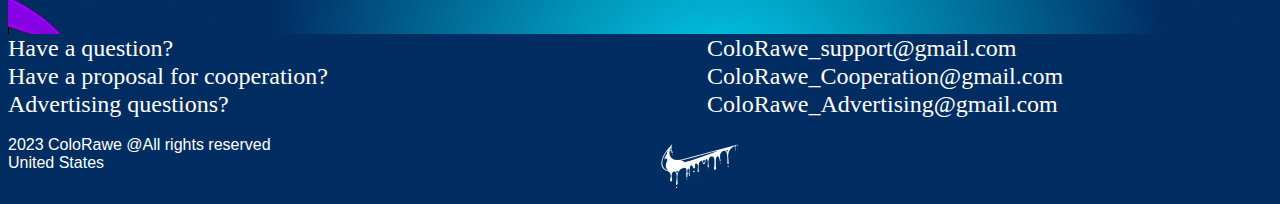
==== commit 16d9da05: "tewq" ====
--- a/index.html
+++ b/index.html
@@ -6,11 +6,10 @@
   <meta http-equiv="X-UA-Compatible" content="IE=edge" />
   <meta name="viewport" content="width=device-width, initial-scale=1.0" />
   <link href="https://fonts.googleapis.com/css2?family=Montserrat&family=PT+Serif&display=swap" rel="stylesheet" />
-  <link rel="stylesheet" href="https://cdnjs.cloudflare.com/ajax/libs/modern-normalize/1.1.0/modern-normalize.min.css"
+  <link rel="stylesheet" href="https://meyerweb.com/eric/tools/css/reset/"
     integrity="sha512-wpPYUAdjBVSE4KJnH1VR1HeZfpl1ub8YT/NKx4PuQ5NmX2tKuGu6U/JRp5y+Y8XG2tV+wKQpNHVUX03MfMFn9Q=="
     rossorigin="anonymous" referrerpolicy="no-referrer" />
   <style>
-    header {}
 
     ul {
       list-style: none;
@@ -122,16 +121,16 @@
     </section>
     <section style="background: url(./images/reviews/background.jpg);">
       <h2
-        style="font-family: 'Playfair Display';font-style: normal;font-weight: 400;font-size: 48px;line-height: 64px;text-align: center;color: #FFFFFF;">
+        style="font-family: 'Playfair Display';font-style: normal;font-weight: 400;font-size: 48px;line-height: 64px;text-align: center;color: #FFFFFF; min-height: 3px;">
         Reviews</h2>
-      <br />
-      <ul style="display: flex;">
-        <li> <img src="./images/reviews/цветы 2 1.webp" alt="" style="display: inline;margin: 0;margin-top: 10%;"></li>
+      <ul style="display: flex;min-height: 350px;">
+        <li> <img src="./images/reviews/цветы 2 1.webp" alt="" style="display: inline;margin: 0;margin-top: 10%;height: 230px;"></li>
         <li
-          style="background: linear-gradient(136.55deg, #00E5E6 7.29%, #00A8F7 26.04%, #9A76F9 62.5%, #CC5EC2 100%); border-radius: 15px;width: 15%; margin-left: 10%; font-size: 30px;">
+          style="
+          background: linear-gradient(136.55deg, #00E5E6 7.29%, #00A8F7 26.04%, #9A76F9 62.5%, #CC5EC2 100%); border-radius: 15px;width: 15%; margin-left: 10%; font-size: 30px;
+          box-shadow: 17px 19px 5px 0px rgba(0, 187, 255, 0.75),58px 48px 5px 0px rgba(37, 109, 135, 0.75);height: 270px;">
           <p>
-            Sneakers are very comfortable and well painted, nothing has worn
-            off in a year.
+            Sneakers are very comfortable and well painted, nothing has worn off in a year.
           </p>
           <p
             style="font-family: 'Roboto';font-style: normal;font-weight: 400; font-size: 12px;line-height: 14px;color: #D8D8D8;">
@@ -144,12 +143,13 @@
             With us from 2018</p>
         </li>
         <li style="background: linear-gradient(136.55deg, #FF68B4 0%, #FF45E1 26.04%, #CE3AFF 62.84%, #8961FF 100%);
-        border-radius: 15px;width: 15%; margin-left: 15%; font-size: 30px;">
+        border-radius: 15px;width: 15%; margin-left: 15%; font-size: 30px;height: 270px;
+        box-shadow: 17px 19px 5px 0px rgba(255, 0, 106, 0.75),58px 48px 5px 0px rgba(73, 18, 65, 0.75);">
           <p>
             I'm very happy with this color scheme. They match all my clothes.
           </p>
           <p
-            style="font-family: 'Roboto';font-style: normal;font-weight: 400; font-size: 12px;line-height: 14px;color: #D8D8D8;">
+            style="font-family: 'Roboto';font-style: normal;font-weight: 400; font-size: 12px;line-height: 14px;color: #D8D8D8;height: auto;">
             25.11</p>
           <br>
           <br />
@@ -163,7 +163,7 @@
             With us from 2020</p>
         </li>
         <li style="background: linear-gradient(142.67deg, #FFE128 0%, #FF9B5C 30.21%, #FF8381 63.29%, #FF5489 100%);
-        border-radius: 15px;width: 15%; margin-left: 15%; font-size: 30px;">
+        border-radius: 15px;width: 15%; margin-left: 15%; font-size: 30px;box-shadow: 17px 19px 5px 0px rgba(255, 247, 0, 0.75),58px 48px 5px 0px rgba(135, 92, 37, 0.75);">
           <p>
             Just right if you need to go to a party. I use them actively, the
             paint is super.
@@ -184,15 +184,16 @@
       </ul>
     </section>
 
-    <section style="background: url(./images/order-back.png); width: 1440px;  height: 510px;">
+    <section style="background: url(./images/order-back.png); width: 1440px;  height: 510px;align-items: center;text-align: center;">
       <h2
         style="text-align: center; font-family: 'Playfair Display';    font-style: normal;    font-weight: 400;    font-size: 48px;    line-height: 64px;">
         Order</h2>
       <form>
-        <span style="background: #FFFFFF;    border: 1px solid #000000;border-radius: 50px;">
+        <span style="box-sizing: border-box;width: 690px;height: 50px;background: #FFFFFF;border: 1px solid #000000;border-radius: 50px;" >
+
           <label for="input">Your email is:</label>
-          <input class="inpu" id="input" type="text" placeholder="Write your email" />
-          <button style="background: #FFFFFF;    border: 1px solid #000000;border-radius: 50px;">
+          <input class="inpu" id="input" type="text" placeholder="Write your email" style="box-sizing: border-box;width: 690px;height: 50px;background: #FFFFFF;border: 1px solid #000000;border-radius: 50px;">
+          <button style="background: #FFFFFF;    border: 1px solid #000000;border-radius: 50px;height: 50px;">
             <p class="button-confirm_down1!">Confirm</p>
           </button>
         </span>
